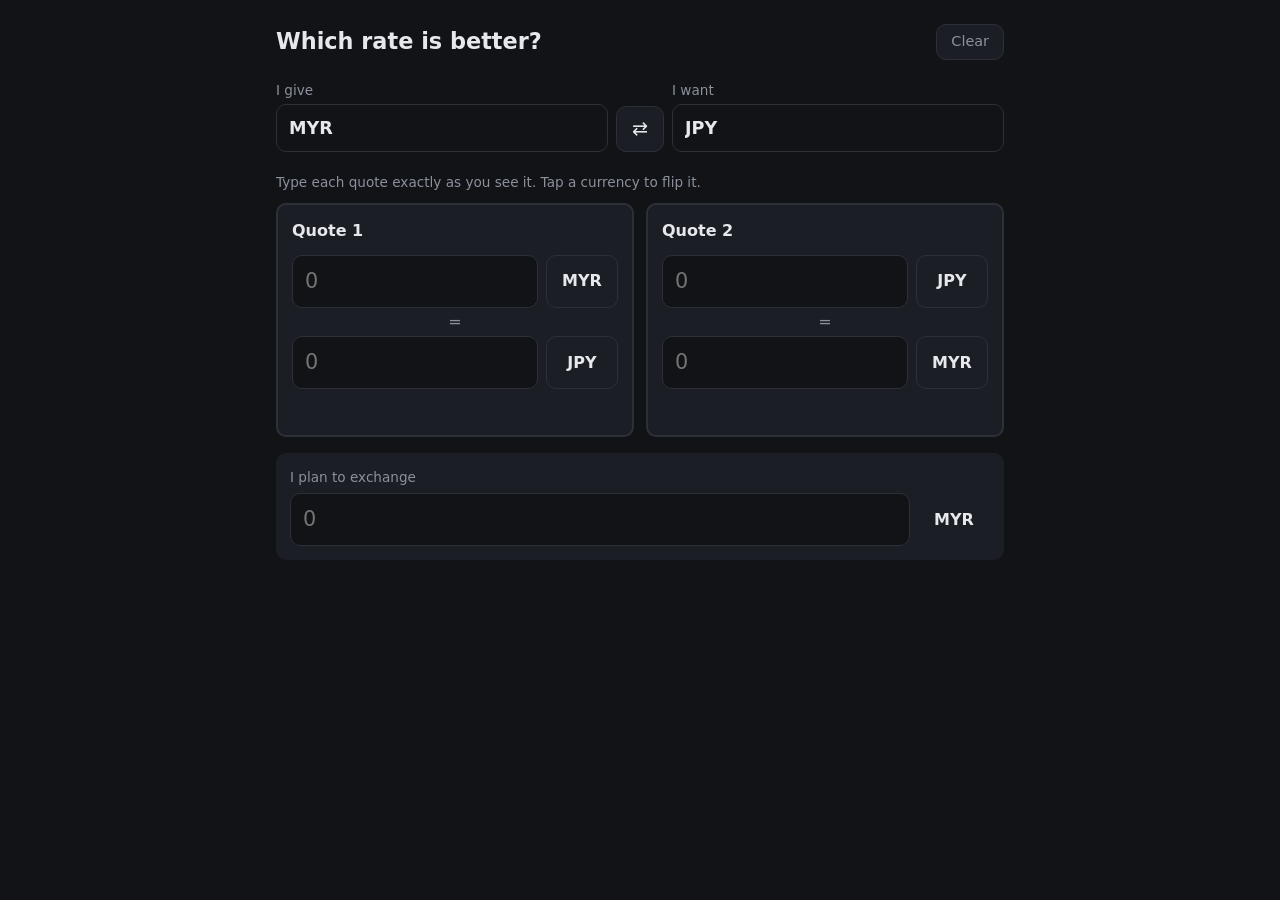
==== index.html @ b76f0130 "feat: add exchange rate comparison app Co-Authored-By: Claude Opus 5.5 (1M context) <noreply@anthrop" ====
<!doctype html>
<html lang="en">
<head>
  <meta charset="utf-8">
  <meta name="viewport" content="width=device-width, initial-scale=1">
  <meta name="theme-color" content="#111317">
  <title>Which Rate Wins</title>
  <link rel="icon" href="data:,">
  <link rel="stylesheet" href="style.css">
</head>
<body>
  <main>
    <header class="top">
      <h1>Which rate is better?</h1>
      <button id="clear" type="button" class="clear">Clear</button>
    </header>

    <section class="direction" aria-label="Direction">
      <label class="field">
        <span>I give</span>
        <input id="give-currency" class="currency-input" list="currencies" maxlength="3"
               autocomplete="off" autocapitalize="characters" spellcheck="false">
      </label>
      <button id="swap" type="button" class="swap" aria-label="Swap give and want currencies">⇄</button>
      <label class="field">
        <span>I want</span>
        <input id="want-currency" class="currency-input" list="currencies" maxlength="3"
               autocomplete="off" autocapitalize="characters" spellcheck="false">
      </label>
    </section>
    <p id="direction-error" class="error" hidden></p>

    <p class="hint">Type each quote exactly as you see it. Tap a currency to flip it.</p>

    <section class="quotes">
      <article class="card" data-quote="0">
        <h2 class="name">Quote 1</h2>
        <div class="row" data-row="0">
          <input class="amount" inputmode="decimal" placeholder="0" aria-label="Quote 1 first amount">
          <button type="button" class="side" aria-label="Flip currencies in Quote 1"></button>
        </div>
        <div class="equals" aria-hidden="true">=</div>
        <div class="row" data-row="1">
          <input class="amount" inputmode="decimal" placeholder="0" aria-label="Quote 1 second amount">
          <button type="button" class="side" aria-label="Flip currencies in Quote 1"></button>
        </div>
        <p class="rate"></p>
        <p class="error" hidden></p>
      </article>

      <article class="card" data-quote="1">
        <h2 class="name">Quote 2</h2>
        <div class="row" data-row="0">
          <input class="amount" inputmode="decimal" placeholder="0" aria-label="Quote 2 first amount">
          <button type="button" class="side" aria-label="Flip currencies in Quote 2"></button>
        </div>
        <div class="equals" aria-hidden="true">=</div>
        <div class="row" data-row="1">
          <input class="amount" inputmode="decimal" placeholder="0" aria-label="Quote 2 second amount">
          <button type="button" class="side" aria-label="Flip currencies in Quote 2"></button>
        </div>
        <p class="rate"></p>
        <p class="error" hidden></p>
      </article>
    </section>

    <section id="result" class="result" aria-live="polite"></section>

    <section class="total">
      <label for="exchange-amount" class="total-label">I plan to exchange</label>
      <div class="row">
        <input id="exchange-amount" class="amount" inputmode="decimal" placeholder="0">
        <span id="exchange-currency" class="unit"></span>
      </div>
      <p id="exchange-error" class="error" hidden></p>
      <div id="total-result" aria-live="polite"></div>
    </section>
  </main>

  <datalist id="currencies">
    <option value="MYR"><option value="JPY"><option value="USD"><option value="SGD">
    <option value="THB"><option value="KRW"><option value="CNY"><option value="HKD">
    <option value="TWD"><option value="IDR"><option value="PHP"><option value="VND">
    <option value="INR"><option value="EUR"><option value="GBP"><option value="CHF">
    <option value="AUD"><option value="NZD"><option value="CAD"><option value="AED">
    <option value="SAR"><option value="BND">
  </datalist>

  <script src="compare.js"></script>
  <script src="app.js"></script>
</body>
</html>
---- style.css ----
:root {
  color-scheme: dark;
  --bg: #111317;
  --surface: #1b1e24;
  --border: #2c3038;
  --text: #e6e8eb;
  --muted: #8b919c;
  --accent: #4ade80;
  --error: #f87171;
  --radius: 10px;
}

* { box-sizing: border-box; }

body {
  margin: 0;
  background: var(--bg);
  color: var(--text);
  font: 16px/1.5 system-ui, -apple-system, "Segoe UI", Roboto, sans-serif;
}

main {
  max-width: 760px;
  margin: 0 auto;
  padding: 24px 16px 48px;
}

.top {
  display: flex;
  align-items: center;
  justify-content: space-between;
  gap: 12px;
  margin-bottom: 20px;
}

h1 {
  margin: 0;
  font-size: 1.4rem;
  font-weight: 600;
}

input, button { font: inherit; color: inherit; }

input {
  width: 100%;
  min-width: 0;
  padding: 10px 12px;
  background: var(--bg);
  border: 1px solid var(--border);
  border-radius: var(--radius);
}

input:focus, button:focus-visible {
  outline: 2px solid var(--accent);
  outline-offset: 1px;
}

button {
  cursor: pointer;
  background: var(--surface);
  border: 1px solid var(--border);
  border-radius: var(--radius);
}

/* Direction */
.direction {
  display: flex;
  align-items: end;
  gap: 8px;
}

.field { flex: 1; }
.field span {
  display: block;
  margin-bottom: 4px;
  color: var(--muted);
  font-size: 0.85rem;
}

.currency-input {
  text-transform: uppercase;
  font-size: 1.1rem;
  font-weight: 600;
}

.swap {
  width: 48px;
  height: 46px;
  flex: none;
  font-size: 1.2rem;
}

/* Quotes */
.quotes {
  display: grid;
  gap: 12px;
}

@media (min-width: 640px) {
  .quotes { grid-template-columns: 1fr 1fr; }
}

.card {
  padding: 14px;
  background: var(--surface);
  border: 2px solid var(--border);
  border-radius: var(--radius);
}

.card.winner { border-color: var(--accent); }

.name {
  margin: 0 0 12px;
  font-size: 1rem;
  font-weight: 600;
}

.row {
  display: flex;
  gap: 8px;
}

.amount {
  font-size: 1.3rem;
  font-variant-numeric: tabular-nums;
}

.side {
  width: 72px;
  flex: none;
  font-weight: 600;
}

.equals {
  margin: 2px 0;
  color: var(--muted);
  text-align: center;
}

.rate {
  min-height: 1.5em;
  margin: 10px 0 0;
  color: var(--muted);
  font-size: 0.9rem;
  font-variant-numeric: tabular-nums;
}

.error {
  margin: 8px 0 0;
  color: var(--error);
  font-size: 0.9rem;
}

/* Result */
.result {
  margin-top: 16px;
  padding: 14px;
  border-radius: var(--radius);
  background: var(--surface);
}

.result:empty { display: none; }

.result .verdict {
  margin: 0;
  font-size: 1.25rem;
  font-weight: 700;
}

.result .verdict.win { color: var(--accent); }

.result .detail {
  margin: 6px 0 0;
  color: var(--muted);
}

/* Exchange Amount */
.total {
  margin-top: 16px;
  padding: 14px;
  border-radius: var(--radius);
  background: var(--surface);
}

.total-label {
  display: block;
  margin-bottom: 6px;
  color: var(--muted);
  font-size: 0.85rem;
}

.unit {
  width: 72px;
  flex: none;
  align-self: center;
  font-weight: 600;
  text-align: center;
}

.totals {
  margin: 12px 0 0;
  padding: 0;
  list-style: none;
  font-variant-numeric: tabular-nums;
}

.totals li {
  display: flex;
  justify-content: space-between;
  gap: 8px;
  color: var(--muted);
}

.totals li.win { color: var(--text); font-weight: 600; }

.total-diff {
  margin: 10px 0 0;
  color: var(--accent);
  font-weight: 700;
}

.hint {
  margin: 20px 0 10px;
  color: var(--muted);
  font-size: 0.85rem;
}

.clear {
  flex: none;
  padding: 6px 14px;
  color: var(--muted);
  font-size: 0.9rem;
}
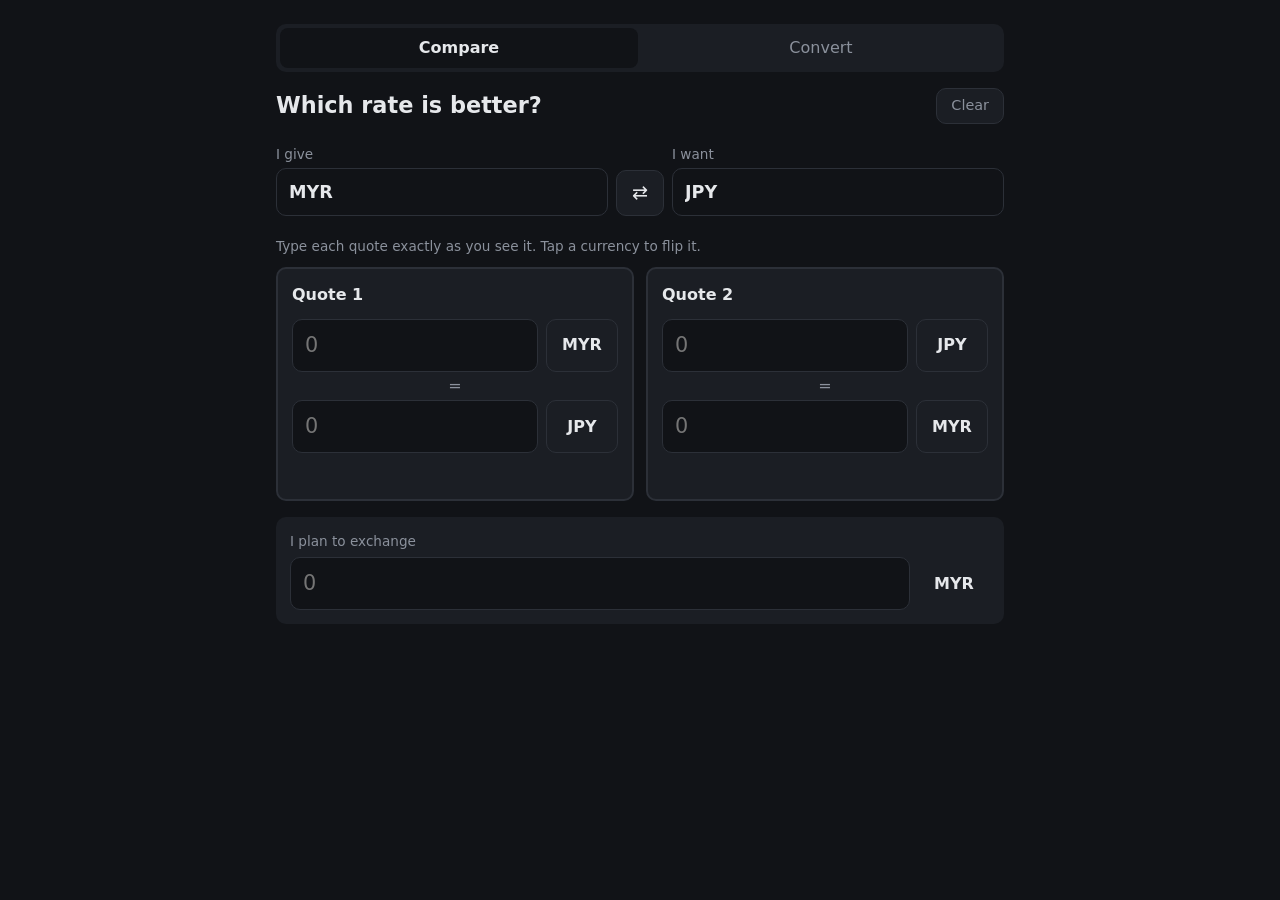
==== commit d3203331: "feat: add price converter page Co-Authored-By: Claude Opus 5.5 (1M context) <noreply@anthropic.com>" ====
--- a/index.html
+++ b/index.html
@@ -5,11 +5,16 @@
   <meta name="viewport" content="width=device-width, initial-scale=1">
   <meta name="theme-color" content="#111317">
   <title>Which Rate Wins</title>
-  <link rel="icon" href="data:,">
+  <link rel="icon" href="favicon.ico">
   <link rel="stylesheet" href="style.css">
 </head>
 <body>
   <main>
+    <nav class="nav">
+      <a href="index.html" aria-current="page">Compare</a>
+      <a href="convert.html">Convert</a>
+    </nav>
+
     <header class="top">
       <h1>Which rate is better?</h1>
       <button id="clear" type="button" class="clear">Clear</button>
@@ -87,6 +92,7 @@
   </datalist>
 
   <script src="compare.js"></script>
+  <script src="shared.js"></script>
   <script src="app.js"></script>
 </body>
 </html>
--- a/style.css
+++ b/style.css
@@ -231,3 +231,77 @@
   color: var(--muted);
   font-size: 0.9rem;
 }
+
+/* Page navigation */
+.nav {
+  display: flex;
+  gap: 4px;
+  margin-bottom: 16px;
+  padding: 4px;
+  background: var(--surface);
+  border-radius: var(--radius);
+}
+
+.nav a {
+  flex: 1;
+  padding: 8px;
+  color: var(--muted);
+  text-align: center;
+  text-decoration: none;
+  border-radius: 8px;
+}
+
+.nav a[aria-current="page"] {
+  color: var(--text);
+  background: var(--bg);
+  font-weight: 600;
+}
+
+/* Convert page */
+.price-panel {
+  padding: 14px;
+  background: var(--surface);
+  border-radius: var(--radius);
+}
+
+.price-input { font-size: 1.6rem; }
+
+.home-cost {
+  margin: 16px 0 0;
+  color: var(--accent);
+  font-size: 2.2rem;
+  font-weight: 700;
+  line-height: 1.2;
+  font-variant-numeric: tabular-nums;
+  overflow-wrap: anywhere;
+}
+
+.home-cost.empty { color: var(--muted); }
+
+.settings { margin-top: 20px; }
+
+.source-label { margin: 16px 0 6px; }
+
+.segmented {
+  display: flex;
+  gap: 6px;
+}
+
+.segmented button {
+  flex: 1;
+  padding: 10px 6px;
+  color: var(--muted);
+}
+
+.segmented button[aria-pressed="true"] {
+  color: var(--text);
+  border-color: var(--accent);
+  font-weight: 600;
+}
+
+.segmented button:disabled {
+  opacity: 0.4;
+  cursor: not-allowed;
+}
+
+.custom { margin-top: 12px; }
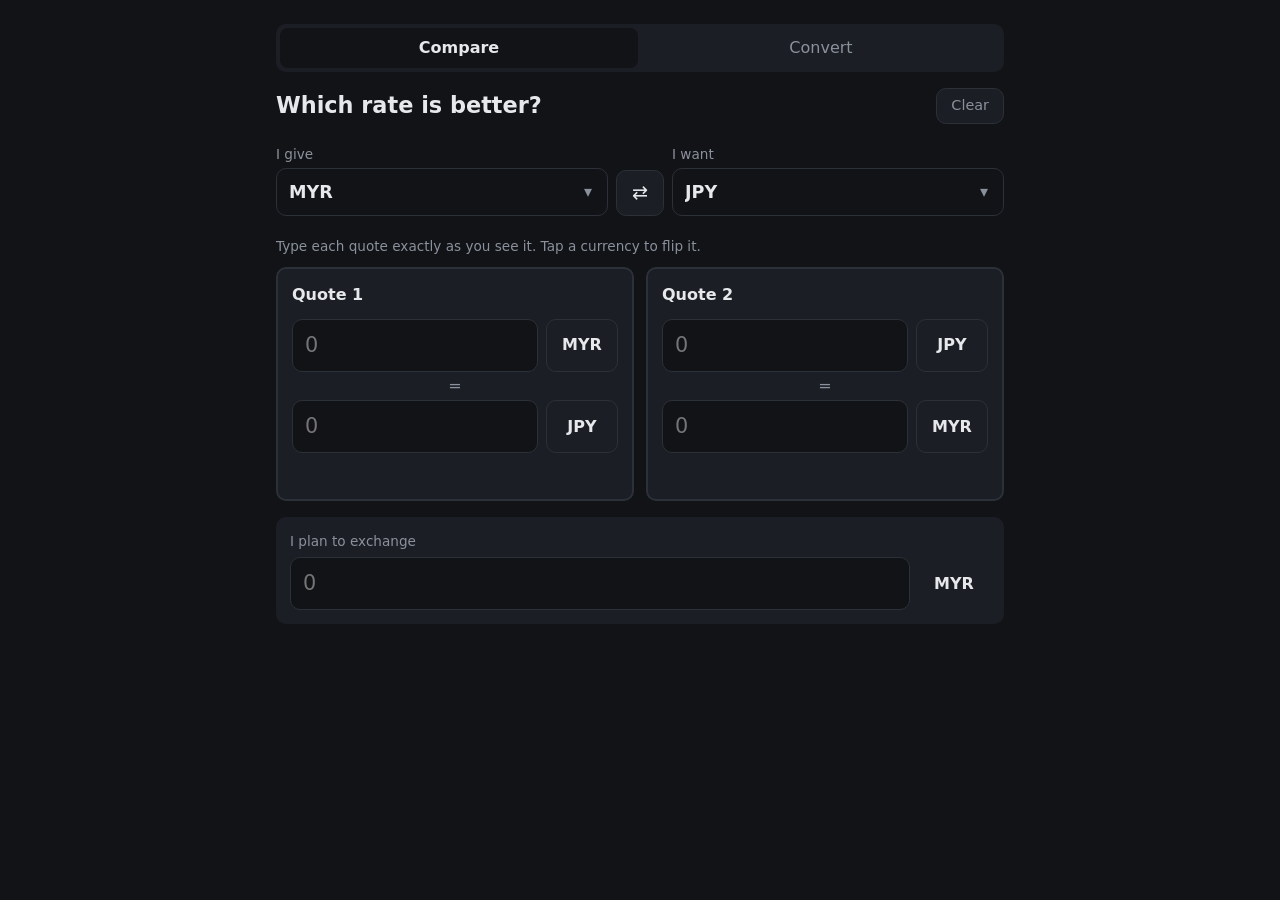
==== commit e6ceeba2: "feat: add currency dropdown with common currencies Co-Authored-By: Claude Opus 5.5 (1M context) <nor" ====
--- a/index.html
+++ b/index.html
@@ -23,13 +23,13 @@
     <section class="direction" aria-label="Direction">
       <label class="field">
         <span>I give</span>
-        <input id="give-currency" class="currency-input" list="currencies" maxlength="3"
+        <input id="give-currency" class="currency-input" maxlength="3"
                autocomplete="off" autocapitalize="characters" spellcheck="false">
       </label>
       <button id="swap" type="button" class="swap" aria-label="Swap give and want currencies">⇄</button>
       <label class="field">
         <span>I want</span>
-        <input id="want-currency" class="currency-input" list="currencies" maxlength="3"
+        <input id="want-currency" class="currency-input" maxlength="3"
                autocomplete="off" autocapitalize="characters" spellcheck="false">
       </label>
     </section>
@@ -82,17 +82,9 @@
     </section>
   </main>
 
-  <datalist id="currencies">
-    <option value="MYR"><option value="JPY"><option value="USD"><option value="SGD">
-    <option value="THB"><option value="KRW"><option value="CNY"><option value="HKD">
-    <option value="TWD"><option value="IDR"><option value="PHP"><option value="VND">
-    <option value="INR"><option value="EUR"><option value="GBP"><option value="CHF">
-    <option value="AUD"><option value="NZD"><option value="CAD"><option value="AED">
-    <option value="SAR"><option value="BND">
-  </datalist>
-
   <script src="compare.js"></script>
   <script src="shared.js"></script>
+  <script src="currency-picker.js"></script>
   <script src="app.js"></script>
 </body>
 </html>
--- a/style.css
+++ b/style.css
@@ -305,3 +305,70 @@
 }
 
 .custom { margin-top: 12px; }
+
+/* Currency picker (currency-picker.js) */
+.picker { position: relative; }
+
+.picker .currency-input { padding-right: 36px; }
+
+.picker-toggle {
+  position: absolute;
+  top: 50%;
+  right: 4px;
+  width: 32px;
+  height: 32px;
+  transform: translateY(-50%);
+  color: var(--muted);
+  background: transparent;
+  border: 0;
+}
+
+.picker-list {
+  position: absolute;
+  z-index: 10;
+  top: calc(100% + 4px);
+  left: 0;
+  width: max-content;
+  min-width: 100%;
+  max-width: min(320px, calc(100vw - 32px));
+  max-height: 280px;
+  margin: 0;
+  padding: 4px;
+  overflow-y: auto;
+  list-style: none;
+  background: var(--surface);
+  border: 1px solid var(--border);
+  border-radius: var(--radius);
+  box-shadow: 0 8px 24px rgba(0, 0, 0, 0.5);
+}
+
+.picker-list.align-right { left: auto; right: 0; }
+
+.picker-option {
+  display: flex;
+  gap: 10px;
+  padding: 8px 10px;
+  border-radius: 6px;
+  cursor: pointer;
+}
+
+.picker-option:hover,
+.picker-option[aria-selected="true"] { background: var(--bg); }
+
+.picker-code {
+  flex: none;
+  width: 3.2em;
+  font-weight: 600;
+}
+
+.picker-name {
+  overflow: hidden;
+  color: var(--muted);
+  text-overflow: ellipsis;
+  white-space: nowrap;
+}
+
+.picker-empty {
+  padding: 8px 10px;
+  color: var(--muted);
+}
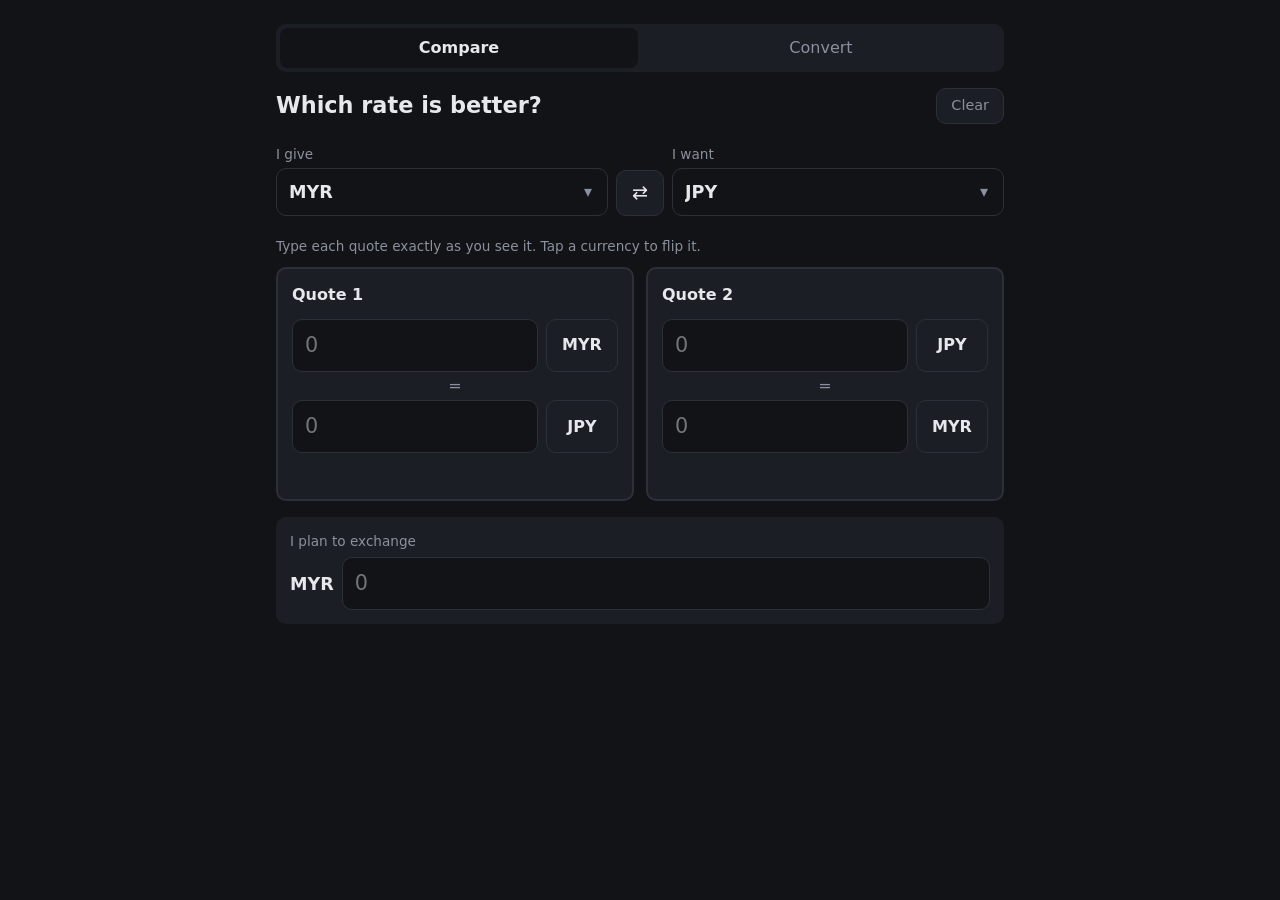
==== commit aabfe0f1: "style: show currency code before amount inputs Co-Authored-By: Claude Opus 5.5 (1M context) <noreply" ====
--- a/index.html
+++ b/index.html
@@ -74,8 +74,8 @@
     <section class="total">
       <label for="exchange-amount" class="total-label">I plan to exchange</label>
       <div class="row">
+        <span id="exchange-currency" class="unit"></span>
         <input id="exchange-amount" class="amount" inputmode="decimal" placeholder="0">
-        <span id="exchange-currency" class="unit"></span>
       </div>
       <p id="exchange-error" class="error" hidden></p>
       <div id="total-result" aria-live="polite"></div>
--- a/style.css
+++ b/style.css
@@ -189,12 +189,12 @@
   font-size: 0.85rem;
 }
 
+/* A currency label before an amount, so it reads like the results: code first (MYR 6,000). */
 .unit {
-  width: 72px;
   flex: none;
   align-self: center;
-  font-weight: 600;
-  text-align: center;
+  font-size: 1.1rem;
+  font-weight: 600;
 }
 
 .totals {
@@ -265,6 +265,8 @@
 }
 
 .price-input { font-size: 1.6rem; }
+
+.price-panel .unit { font-size: 1.3rem; }
 
 .home-cost {
   margin: 16px 0 0;
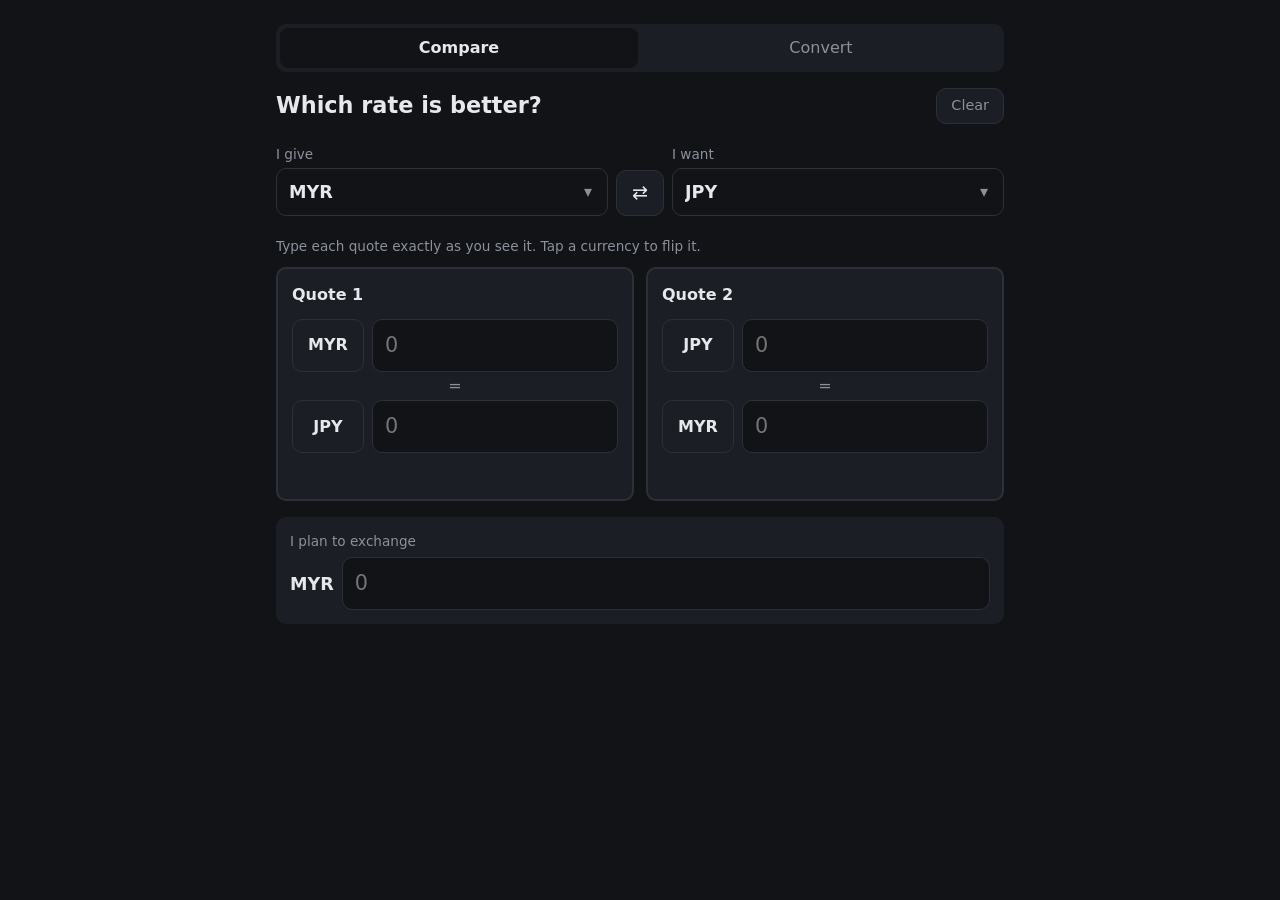
==== commit 57f7c89b: "feat: add single rate option and show currency codes before amounts Co-Authored-By: Claude Opus 5.5 " ====
--- a/index.html
+++ b/index.html
@@ -41,13 +41,13 @@
       <article class="card" data-quote="0">
         <h2 class="name">Quote 1</h2>
         <div class="row" data-row="0">
+          <button type="button" class="side" aria-label="Flip currencies in Quote 1"></button>
           <input class="amount" inputmode="decimal" placeholder="0" aria-label="Quote 1 first amount">
-          <button type="button" class="side" aria-label="Flip currencies in Quote 1"></button>
         </div>
         <div class="equals" aria-hidden="true">=</div>
         <div class="row" data-row="1">
+          <button type="button" class="side" aria-label="Flip currencies in Quote 1"></button>
           <input class="amount" inputmode="decimal" placeholder="0" aria-label="Quote 1 second amount">
-          <button type="button" class="side" aria-label="Flip currencies in Quote 1"></button>
         </div>
         <p class="rate"></p>
         <p class="error" hidden></p>
@@ -56,13 +56,13 @@
       <article class="card" data-quote="1">
         <h2 class="name">Quote 2</h2>
         <div class="row" data-row="0">
+          <button type="button" class="side" aria-label="Flip currencies in Quote 2"></button>
           <input class="amount" inputmode="decimal" placeholder="0" aria-label="Quote 2 first amount">
-          <button type="button" class="side" aria-label="Flip currencies in Quote 2"></button>
         </div>
         <div class="equals" aria-hidden="true">=</div>
         <div class="row" data-row="1">
+          <button type="button" class="side" aria-label="Flip currencies in Quote 2"></button>
           <input class="amount" inputmode="decimal" placeholder="0" aria-label="Quote 2 second amount">
-          <button type="button" class="side" aria-label="Flip currencies in Quote 2"></button>
         </div>
         <p class="rate"></p>
         <p class="error" hidden></p>
--- a/style.css
+++ b/style.css
@@ -306,7 +306,14 @@
   cursor: not-allowed;
 }
 
-.custom { margin-top: 12px; }
+.source-card { margin-top: 12px; }
+
+/* Single Rate: [MYR] 1 = JPY [38.72] */
+.rate-row { align-items: center; }
+.rate-row .side {
+  width: 64px;
+  align-self: stretch;
+}
 
 /* Currency picker (currency-picker.js) */
 .picker { position: relative; }
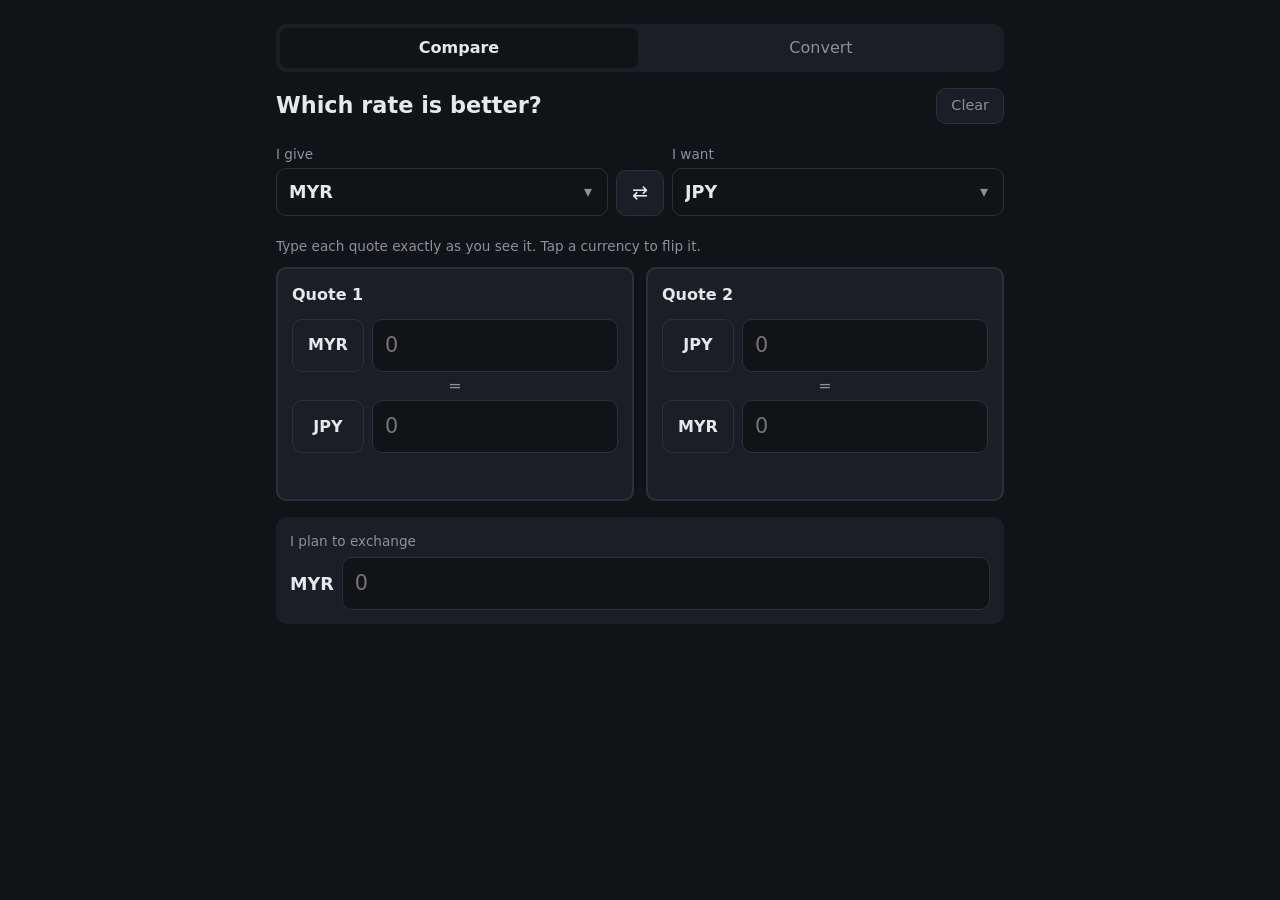
==== commit 78219bd9: "feat: make Exch an installable offline PWA Add a web app manifest, a cache-first service worker with" ====
--- a/index.html
+++ b/index.html
@@ -2,10 +2,24 @@
 <html lang="en">
 <head>
   <meta charset="utf-8">
+  <script>
+    // On app launch (start_url is index.html?launch), open the page the user used last.
+    try {
+      if (/[?&]launch\b/.test(location.search) && localStorage.getItem('exch:page') === 'convert') {
+        location.replace('convert.html');
+      }
+    } catch (e) { /* storage blocked: stay on Compare */ }
+  </script>
   <meta name="viewport" content="width=device-width, initial-scale=1">
   <meta name="theme-color" content="#111317">
-  <title>Which Rate Wins</title>
-  <link rel="icon" href="favicon.ico">
+  <title>Exch · Compare</title>
+  <link rel="icon" href="favicon.ico" sizes="32x32">
+  <link rel="icon" href="icon.svg" type="image/svg+xml">
+  <link rel="apple-touch-icon" href="apple-touch-icon.png">
+  <link rel="manifest" href="manifest.webmanifest">
+  <meta name="apple-mobile-web-app-title" content="Exch">
+  <meta name="mobile-web-app-capable" content="yes">
+  <meta name="apple-mobile-web-app-status-bar-style" content="black">
   <link rel="stylesheet" href="style.css">
 </head>
 <body>
@@ -82,6 +96,7 @@
     </section>
   </main>
 
+  <script src="pwa.js"></script>
   <script src="compare.js"></script>
   <script src="shared.js"></script>
   <script src="currency-picker.js"></script>
--- a/style.css
+++ b/style.css
@@ -381,3 +381,34 @@
   padding: 8px 10px;
   color: var(--muted);
 }
+
+/* Update bar: shows when a new version of the app is ready (pwa.js). */
+.update-bar {
+  position: fixed;
+  left: 50%;
+  bottom: calc(16px + env(safe-area-inset-bottom));
+  transform: translateX(-50%);
+  display: flex;
+  align-items: center;
+  gap: 12px;
+  width: calc(100% - 32px);
+  max-width: 728px;
+  padding: 10px 10px 10px 16px;
+  background: var(--surface);
+  border: 1px solid var(--border);
+  border-radius: var(--radius);
+  box-shadow: 0 4px 16px rgba(0, 0, 0, 0.4);
+}
+
+.update-bar span { flex: 1; }
+
+.update-bar button {
+  padding: 8px 14px;
+  background: var(--accent);
+  border: 0;
+  border-radius: var(--radius);
+  color: var(--bg);
+  font-weight: 600;
+}
+
+body.has-update-bar main { padding-bottom: 112px; }
